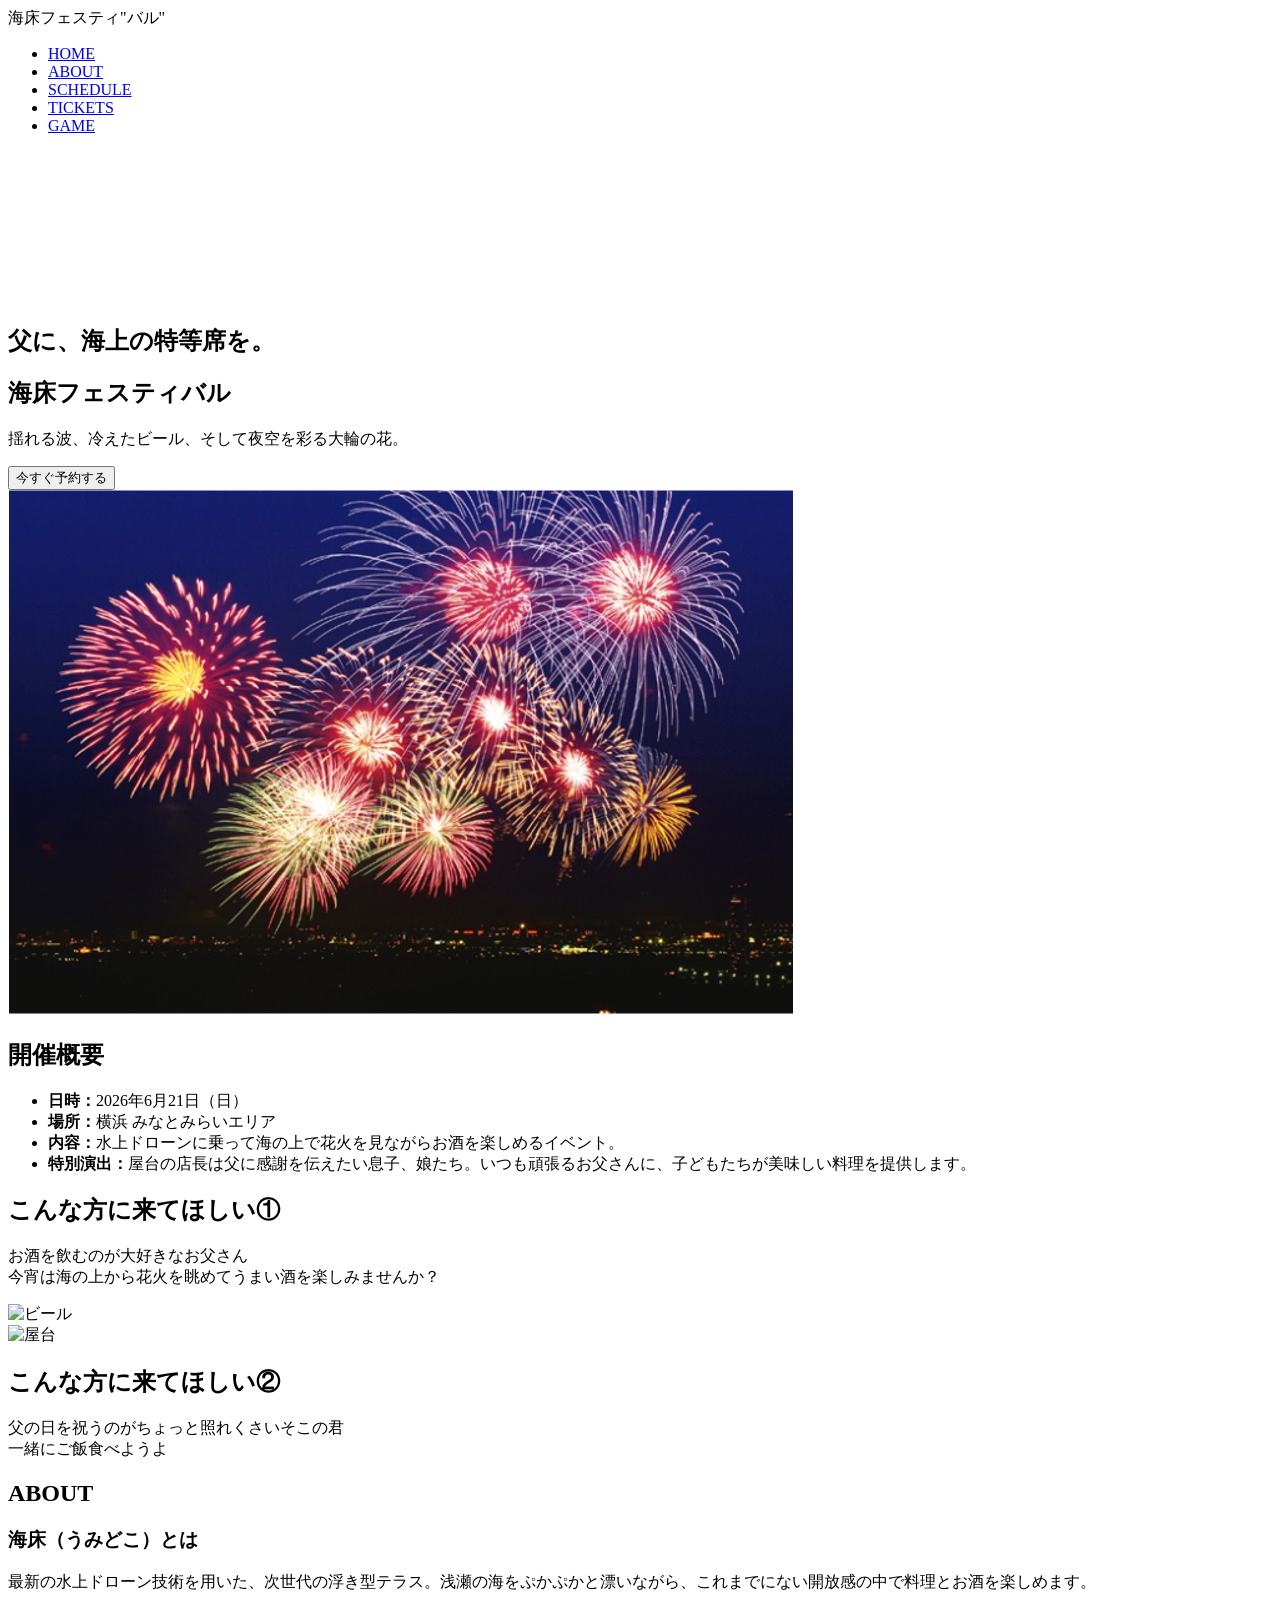
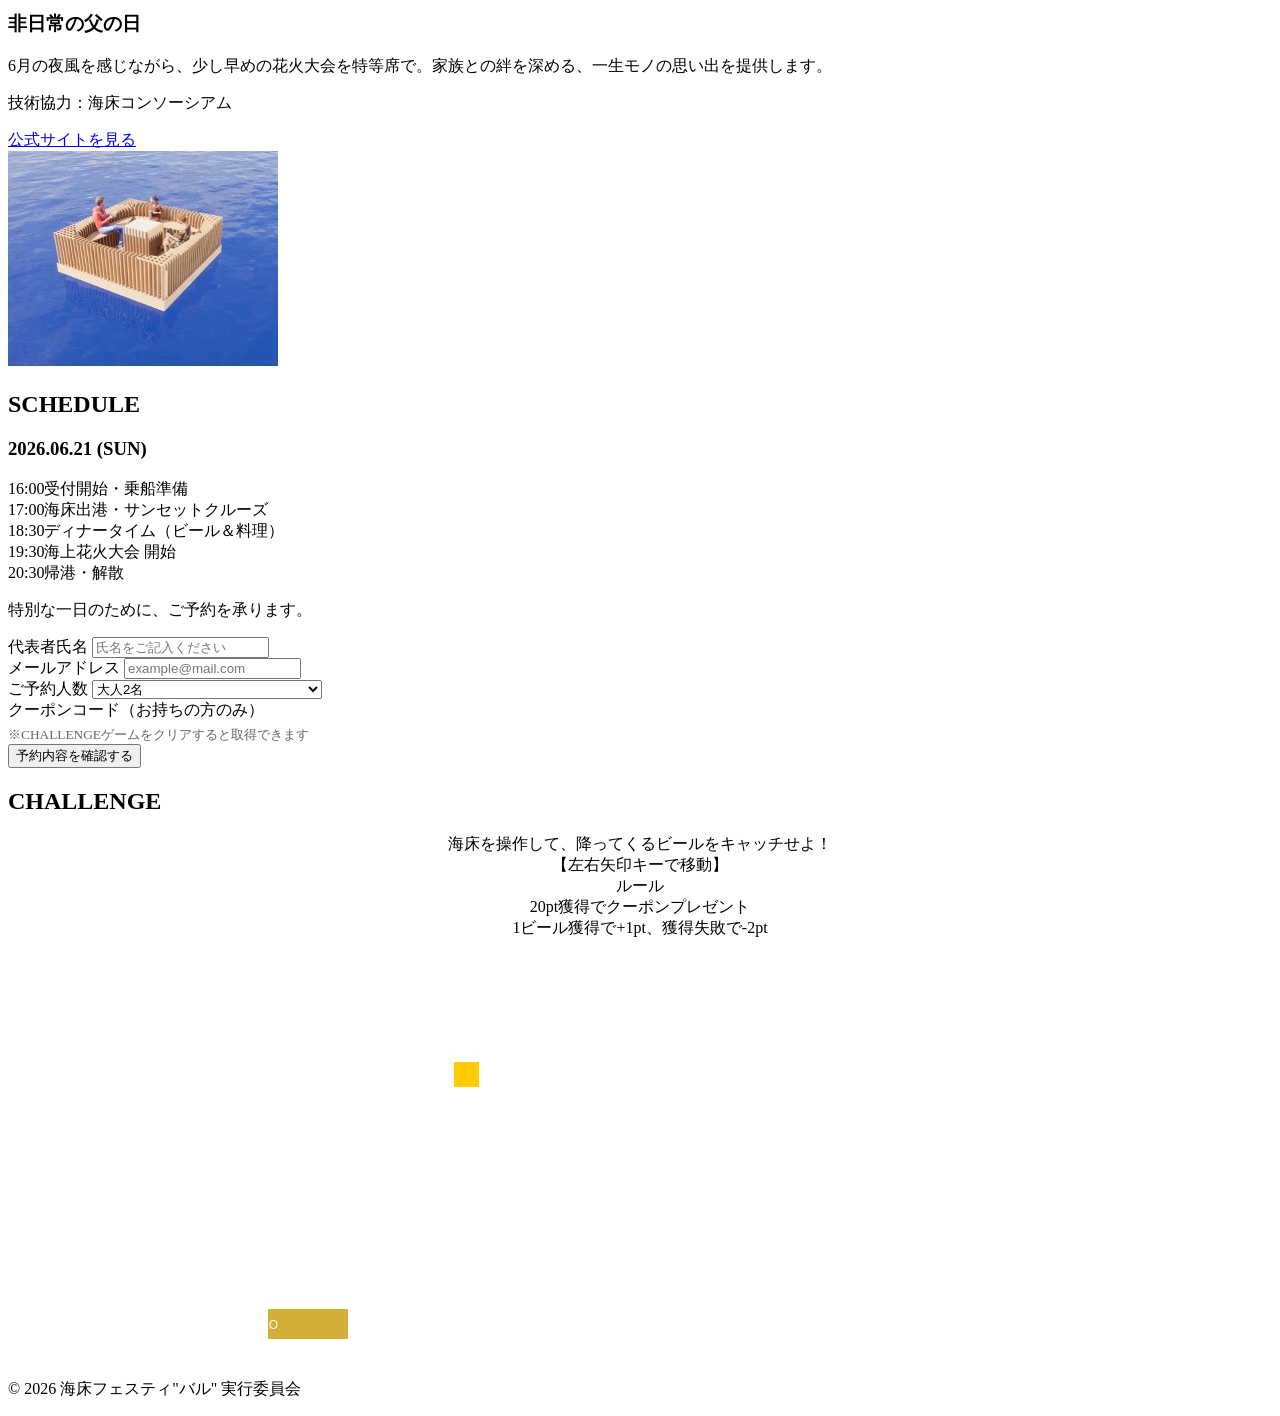
==== index.html @ 1f7b6d12 "Create index.html" ====
<!DOCTYPE html>
<html lang="ja">
<head>
    <meta charset="UTF-8">
    <meta name="viewport" content="width=device-width, initial-scale=1.0">
    <title>海床フェスティ"バル" | 父の日の非日常体験</title>
    <link rel="stylesheet" href="style.css">
    <link href="https://fonts.googleapis.com/css2?family=Montserrat:wght@300;600&family=Noto+Serif+JP:wght@400;700&display=swap" rel="stylesheet">
</head>
<body>

    <header>
        <div class="logo">海床フェスティ"バル"</div>
        <nav>
            <ul>
                <li><a href="#" class="nav-link active" data-target="home">HOME</a></li>
                <li><a href="#" class="nav-link" data-target="about">ABOUT</a></li>
                <li><a href="#" class="nav-link" data-target="schedule">SCHEDULE</a></li>
                <li><a href="#" class="nav-link" data-target="tickets">TICKETS</a></li>
                <li><a href="#" class="nav-link" data-target="game">GAME</a></li>
            </ul>
        </nav>
    </header>

    <main>
        <section id="home" class="content-section active">
            <div class="hero">
                <video autoplay muted loop playsinline id="hero-video">
                    <source src="sample2.mp4" type="video/mp4">
                </video>
                <div class="video-overlay"></div>
                <div class="hero-copy">
                    <h1>父に、海上の特等席を。</h1>
                    <h2>海床フェスティバル</h2>
                    <p>揺れる波、冷えたビール、そして夜空を彩る大輪の花。</p>
                    <button class="cta-button" onclick="showSection('tickets')">今すぐ予約する</button>
                </div>
            </div>

            <div class="container main-content">
                <div class="info-box align-left split">
                    <img src="花火.jpg" alt="花火" class="info-img">
                    <div class="text-card">
                        <h2>開催概要</h2>
                        <ul>
                            <li><strong>日時：</strong>2026年6月21日（日）</li>
                            <li><strong>場所：</strong>横浜 みなとみらいエリア</li>
                            <li><strong>内容：</strong>水上ドローンに乗って海の上で花火を見ながらお酒を楽しめるイベント。</li>
                            <li><strong>特別演出：</strong>屋台の店長は父に感謝を伝えたい息子、娘たち。いつも頑張るお父さんに、子どもたちが美味しい料理を提供します。</li>
                        </ul>
                    </div>
                </div>

                <div class="info-box align-right split">
                    <div class="text-card">
                        <h2>こんな方に来てほしい①</h2>
                        <p>お酒を飲むのが大好きなお父さん<br>今宵は海の上から花火を眺めてうまい酒を楽しみませんか？</p>
                    </div>
                    <img src="ビール.jpg" alt="ビール" class="info-img">
                </div>

                <div class="info-box align-left split">
                    <img src="屋台.png" alt="屋台" class="info-img">
                    <div class="text-card">
                        <h2>こんな方に来てほしい②</h2>
                        <p>父の日を祝うのがちょっと照れくさいそこの君<br>一緒にご飯食べようよ</p>
                    </div>
                </div>
            </div>
        </section>

        <section id="about" class="content-section">
            <div class="container">
                <h2 class="section-title">ABOUT</h2>
                <div class="about-flex">
                    <div class="about-text">
                        <div class="concept-item">
                            <h3>海床（うみどこ）とは</h3>
                            <p>最新の水上ドローン技術を用いた、次世代の浮き型テラス。浅瀬の海をぷかぷかと漂いながら、これまでにない開放感の中で料理とお酒を楽しめます。</p>
                        </div>
                        <div class="concept-item">
                            <h3>非日常の父の日</h3>
                            <p>6月の夜風を感じながら、少し早めの花火大会を特等席で。家族との絆を深める、一生モノの思い出を提供します。</p>
                        </div>
                        <div class="link-wrapper">
                            <p>技術協力：海床コンソーシアム</p>
                            <a href="https://umidokorobot.com/" target="_blank" class="external-link">公式サイトを見る</a>
                        </div>
                    </div>
                    <div class="about-image">
                        <img src="海床.jpg" alt="海床コンセプト">
                    </div>
                </div>
            </div>
        </section>

        <section id="schedule" class="content-section">
            <div class="container">
                <h2 class="section-title">SCHEDULE</h2>
                <div class="schedule-card">
                    <h3 class="date-header">2026.06.21 (SUN)</h3>
                    <div class="timeline">
                        <div class="tl-item"><span class="time">16:00</span><span class="event">受付開始・乗船準備</span></div>
                        <div class="tl-item"><span class="time">17:00</span><span class="event">海床出港・サンセットクルーズ</span></div>
                        <div class="tl-item"><span class="time">18:30</span><span class="event">ディナータイム（ビール＆料理）</span></div>
                        <div class="tl-item"><span class="time">19:30</span><span class="event">海上花火大会 開始</span></div>
                        <div class="tl-item"><span class="time">20:30</span><span class="event">帰港・解散</span></div>
                    </div>
                </div>
            </div>
        </section>

        <section id="tickets" class="content-section">
            <div class="form-container">
                <p class="form-intro">特別な一日のために、ご予約を承ります。</p>
                <form id="booking-form">
                    <div class="form-group">
                        <label>代表者氏名</label>
                        <input type="text" placeholder="氏名をご記入ください" required>
                    </div>
                    <div class="form-group">
                        <label>メールアドレス</label>
                        <input type="email" placeholder="example@mail.com" required>
                    </div>
                    <div class="form-group">
                        <label>ご予約人数</label>
                        <select>
                            <option>大人2名</option>
                            <option>大人2名・子供1名</option>
                            <option>大人2名・子供2名</option>
                            <option>その他（備考欄にご記入ください）</option>
                        </select>
                    </div>

                    <div class="form-group coupon-group">
                        <label>クーポンコード（お持ちの方のみ）</label>
                        <input type="text" id="coupon-code" style="border: 2px dashed var(--accent);">
                        <small style="display: block; margin-top: 5px; color: #666;">※CHALLENGEゲームをクリアすると取得できます</small>
                    </div>

                    <button type="submit" class="submit-button">予約内容を確認する</button>
                </form>
</div>
        </section>

        <section id="game" class="content-section">
            <div class="container">
                <h2 class="section-title">CHALLENGE</h2>
                <p style="text-align: center; margin-bottom: 20px;">海床を操作して、降ってくるビールをキャッチせよ！<br>【左右矢印キーで移動】<br> ルール <br> 20pt獲得でクーポンプレゼント <br> 1ビール獲得で+1pt、獲得失敗で-2pt</p>
                <div id="game-container">
                    <canvas id="gameCanvas"></canvas>
                </div>
            </div>
        </section>

        <section id="coupon" class="content-section" style="display: none;">
            <div class="container" style="text-align: center;">
                <h2 class="section-title">CONGRATULATIONS!</h2>
                <div class="text-card" style="margin: 0 auto;">
                    <p>見事20pt達成！お父さんと一緒に使える</p>
                    <h1 style="color: var(--accent); font-size: 3rem;">限定10%OFFクーポン</h1>
                    <p>コード：<strong>FATHERS2026</strong></p>
                    <p>予約時に入力してください。</p>
                    <button class="cta-button" onclick="showSection('tickets')">チケット予約へ</button>
                </div>
            </div>
        </section>

    </main>

    <footer class="footer-center">
        <p>&copy; 2026 海床フェスティ"バル" 実行委員会</p>
    </footer>

    <script src="script.js"></script>
</body>
</html>
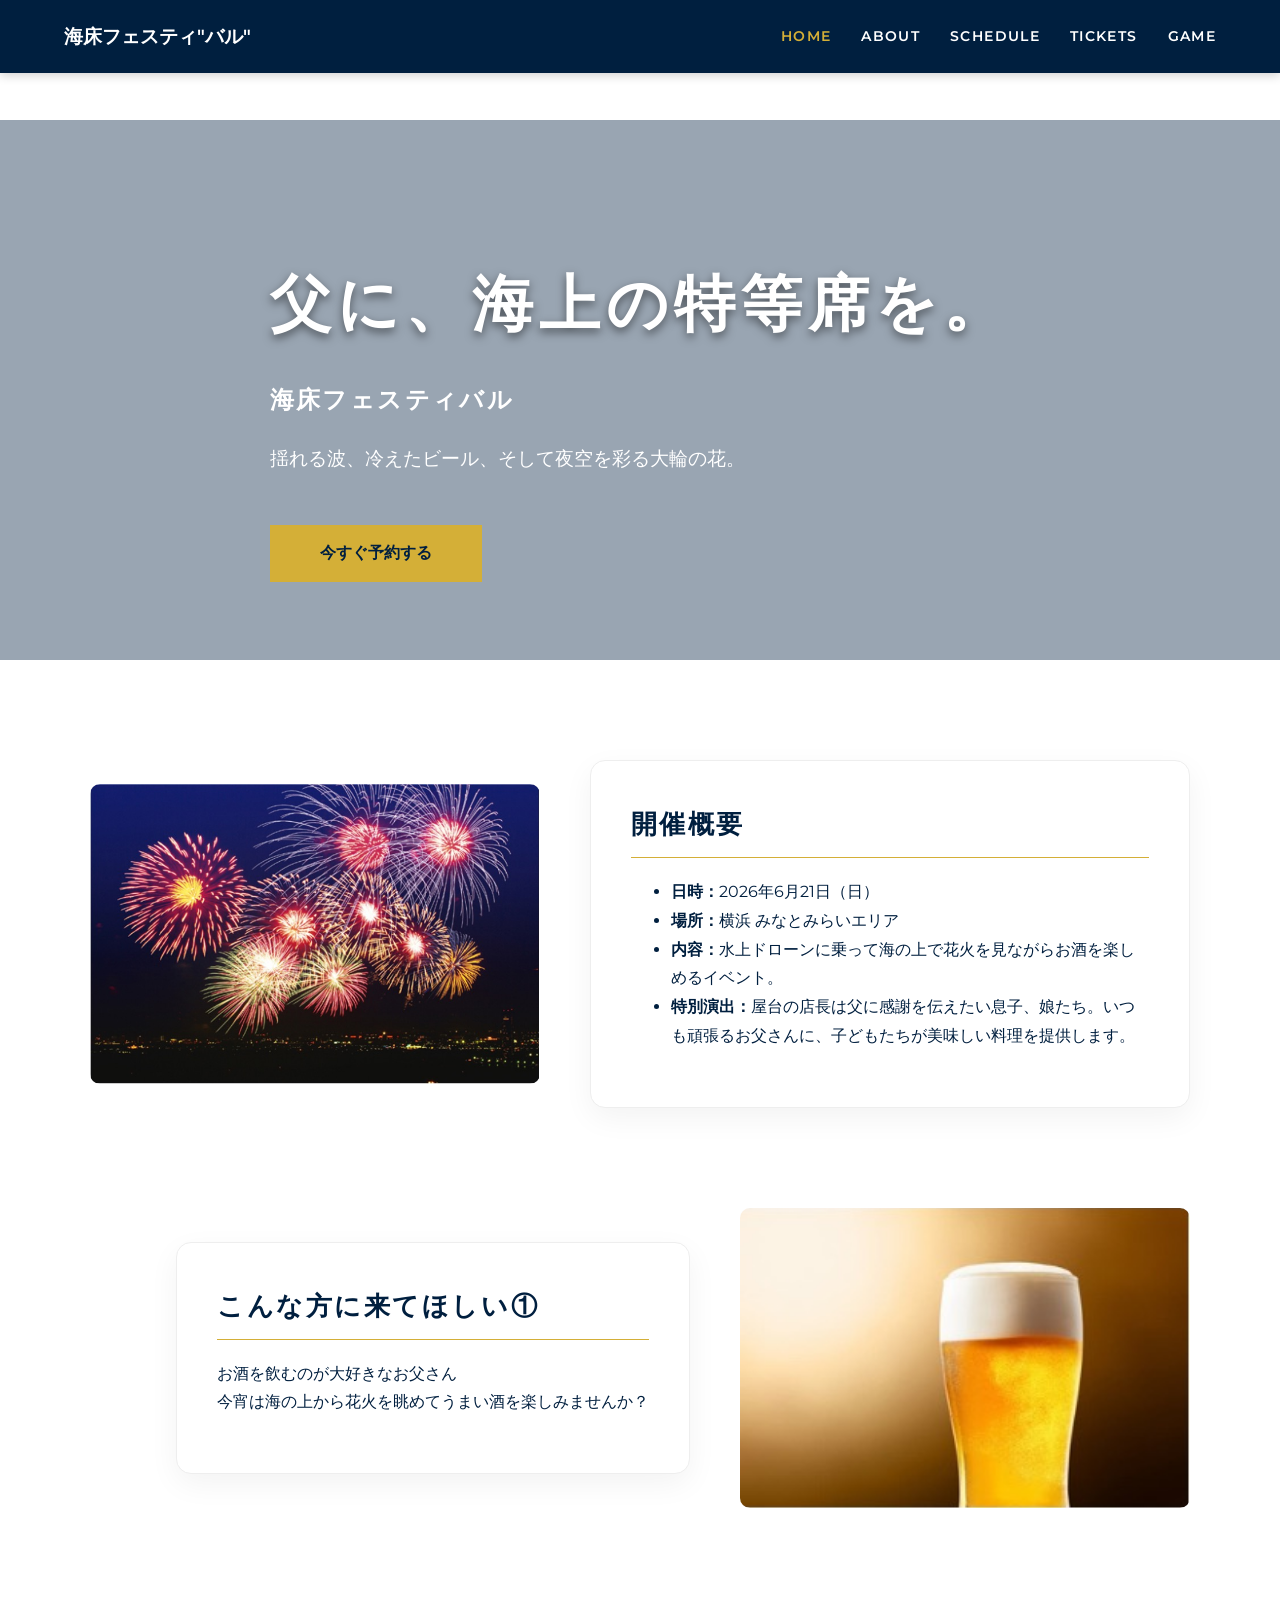
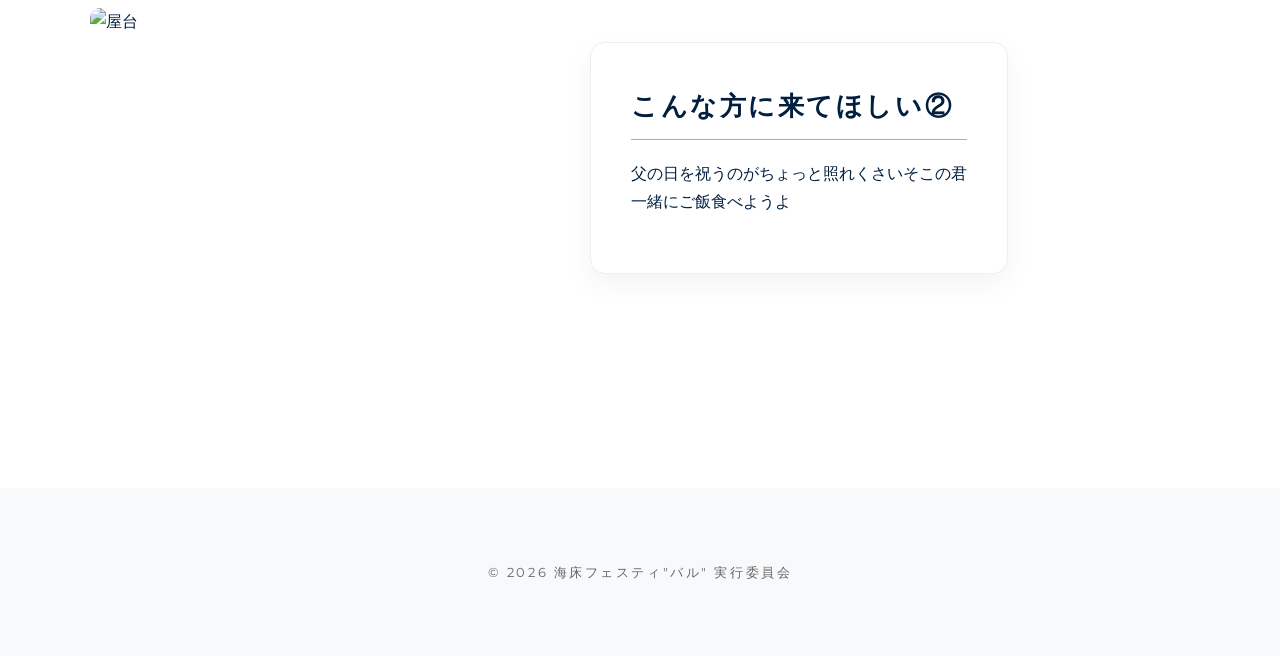
==== commit 259e4d61: "Update index.html" ====
--- a/index.html
+++ b/index.html
@@ -56,7 +56,7 @@
                         <h2>こんな方に来てほしい①</h2>
                         <p>お酒を飲むのが大好きなお父さん<br>今宵は海の上から花火を眺めてうまい酒を楽しみませんか？</p>
                     </div>
-                    <img src="ビール.jpg" alt="ビール" class="info-img">
+                    <img src="beer.jpg" alt="ビール" class="info-img">
                 </div>
 
                 <div class="info-box align-left split">
--- a/style.css
+++ b/style.css
@@ -0,0 +1,231 @@
+/* --- Global Styles --- */
+:root {
+    --navy: #001f3f;
+    --white: #ffffff;
+    --accent: #d4af37;
+    --bg-gray: #f8f9fa;
+}
+
+body {
+    margin: 0;
+    /* メインフォントを明朝体、英字をMontserratに設定 */
+    font-family: 'Montserrat', 'Noto Serif JP', serif;
+    color: var(--navy);
+    background-color: var(--white);
+    line-height: 1.8;
+}
+
+h1, h2, h3 {
+    font-weight: 700;
+    letter-spacing: 0.1em;
+}
+
+/* --- Navigation --- */
+header {
+    background: var(--navy);
+    color: var(--white);
+    padding: 1.2rem 5%;
+    display: flex;
+    justify-content: space-between;
+    align-items: center;
+    position: fixed;
+    width: 100%;
+    z-index: 1000;
+    box-sizing: border-box;
+    box-shadow: 0 2px 10px rgba(0,0,0,0.2);
+}
+
+.logo {
+    font-weight: 600;
+    font-size: 1.2rem;
+}
+
+nav ul { display: flex; list-style: none; margin: 0; padding: 0; }
+nav ul li { margin-left: 30px; }
+nav ul li a { 
+    color: var(--white); 
+    text-decoration: none; 
+    font-size: 0.85rem; 
+    font-weight: 600;
+    transition: 0.3s;
+    letter-spacing: 0.1em;
+}
+nav ul li a.active, nav ul li a:hover { color: var(--accent); }
+
+/* --- Hero Section --- */
+.hero {
+    position: relative;
+    height: 60vh;
+    display: flex;
+    align-items: center;
+    justify-content: center;
+    overflow: hidden;
+    color: var(--white);
+}
+
+#hero-video {
+    position: absolute;
+    top: 50%; left: 50%;
+    min-width: 100%; min-height: 100%;
+    width: auto; height: auto;
+    transform: translate(-50%, -50%);
+    z-index: -2;
+    object-fit: cover;
+}
+
+.video-overlay {
+    position: absolute;
+    top: 0; left: 0; width: 100%; height: 100%;
+    background: rgba(0, 31, 63, 0.4);
+    z-index: -1;
+}
+
+.hero h1 { font-size: 3.8rem; margin-bottom: 20px; text-shadow: 0 4px 10px rgba(0,0,0,0.5); }
+.hero p { font-size: 1.2rem; font-weight: 300; }
+
+.cta-button {
+    background: var(--accent);
+    color: var(--navy);
+    border: none;
+    padding: 18px 50px;
+    font-size: 1rem;
+    font-weight: 600;
+    cursor: pointer;
+    margin-top: 30px;
+    transition: 0.4s;
+}
+.cta-button:hover { background: var(--white); transform: scale(1.05); }
+
+/* --- Sections Common --- */
+.content-section { display: none; padding: 120px 0 80px; min-height: 80vh; }
+.content-section.active { display: block; animation: fadeIn 0.8s ease; }
+@keyframes fadeIn { from { opacity: 0; transform: translateY(10px); } to { opacity: 1; transform: translateY(0); } }
+
+.container { max-width: 1100px; margin: 0 auto; padding: 0 25px; }
+.section-title {
+    text-align: center;
+    font-size: 2.5rem;
+    margin-bottom: 60px;
+    border-bottom: 1px solid var(--navy);
+    display: inline-block;
+    left: 50%; transform: translateX(-50%);
+    position: relative;
+    padding-bottom: 10px;
+}
+
+/* --- HOME: Info Cards --- */
+.main-content { padding-top: 100px; }
+.info-box { display: flex; margin-bottom: 100px; width: 100%; }
+.align-right { justify-content: flex-end; }
+.align-left { justify-content: flex-start; }
+.split { align-items: center; gap: 50px; }
+
+.text-card {
+    background: #fff;
+    border: 1px solid #eee;
+    padding: 40px;
+    border-radius: 15px;
+    max-width: 550px;
+    box-shadow: 0 10px 30px rgba(0,0,0,0.05);
+    transition: 0.4s ease;
+}
+.text-card:hover { background: var(--navy); color: var(--white); }
+.text-card h2 { margin-top: 0; font-size: 1.6rem; border-bottom: 1px solid var(--accent); padding-bottom: 10px; margin-bottom: 20px; }
+.info-img { width: 450px; height: 300px; object-fit: cover; border-radius: 10px; }
+
+/* --- ABOUT: Updated Layout --- */
+.about-flex { display: flex; align-items: center; gap: 60px; }
+.about-text { flex: 1; }
+.concept-item { margin-bottom: 30px; }
+.concept-item h3 { color: var(--accent); font-size: 1.4rem; margin-bottom: 10px; }
+.about-image { flex: 1; }
+.about-image img { width: 100%; border-radius: 5px; box-shadow: 20px 20px 0 var(--navy); }
+.external-link { 
+    display: inline-block; padding: 10px 20px; background: var(--navy); color: #fff; 
+    text-decoration: none; border-radius: 30px; margin-top: 10px; transition: 0.3s;
+}
+.external-link:hover { background: var(--accent); color: var(--navy); }
+
+/* --- SCHEDULE: Timeline --- */
+.schedule-card { background: var(--bg-gray); padding: 50px; border-radius: 15px; text-align: center; }
+.date-header { font-size: 2rem; margin-bottom: 40px; color: var(--navy); }
+.timeline { max-width: 600px; margin: 0 auto; text-align: left; }
+.tl-item { display: flex; padding: 20px 0; border-bottom: 1px solid #ddd; }
+.time { font-weight: 700; width: 100px; color: var(--accent); }
+
+/* --- TICKETS: Form --- */
+.form-container { max-width: 600px; margin: 0 auto; }
+.form-intro { text-align: center; margin-bottom: 40px; }
+.form-group { margin-bottom: 25px; }
+.form-group label { display: block; font-weight: 700; margin-bottom: 10px; }
+input, select { width: 100%; padding: 15px; border: 1px solid #ccc; border-radius: 5px; font-family: inherit; }
+.submit-button { width: 100%; padding: 20px; background: var(--navy); color: white; border: none; font-weight: 700; cursor: pointer; transition: 0.3s; margin-top: 20px; }
+.submit-button:hover { background: var(--accent); color: var(--navy); }
+
+/* --- Footer --- */
+.footer-center {
+    text-align: center;
+    padding: 60px 0;
+    background: var(--bg-gray);
+    color: #666;
+    font-size: 0.8rem;
+    letter-spacing: 0.2em;
+}
+
+/* --- Responsive --- */
+@media (max-width: 900px) {
+    .about-flex, .split { flex-direction: column; }
+    .hero h1 { font-size: 2.5rem; }
+    .info-img { width: 100%; }
+}
+
+#game-container {
+    width: 100%;
+    max-width: 600px;
+    margin: 0 auto;
+    border: 4px solid var(--navy);
+    border-radius: 15px;
+    overflow: hidden;
+    background: #001f3f; /* 深海の色 */
+    position: relative;
+}
+
+#gameCanvas {
+    display: block;
+    width: 100%;
+    height: 400px;
+    background: linear-gradient(to bottom, #001f3f, #003366);
+}
+
+#game {
+    background-color: #000d1a; /* ゲーム画面に合わせて背景をより暗く */
+    color: #fff;
+}
+
+#game .section-title {
+    border-color: var(--accent);
+}
+
+/* クーポン画面が表示された際にヘッダーを隠す（没入感を出す場合） */
+body.coupon-active header {
+    display: none;
+}
+
+/* クーポン入力欄の特別なスタイル */
+.coupon-group input {
+    background-color: #fff9e6; /* ほんのりゴールド系の背景 */
+    text-transform: uppercase; /* 入力文字を自動で大文字に（コードっぽく） */
+    font-weight: 700;
+    letter-spacing: 2px;
+}
+
+.coupon-group input::placeholder {
+    font-weight: 400;
+    letter-spacing: normal;
+}
+
+/* フォーム全体の微調整 */
+.form-group small {
+    font-size: 0.75rem;
+    font-family: 'Noto Serif JP', serif;
+}
